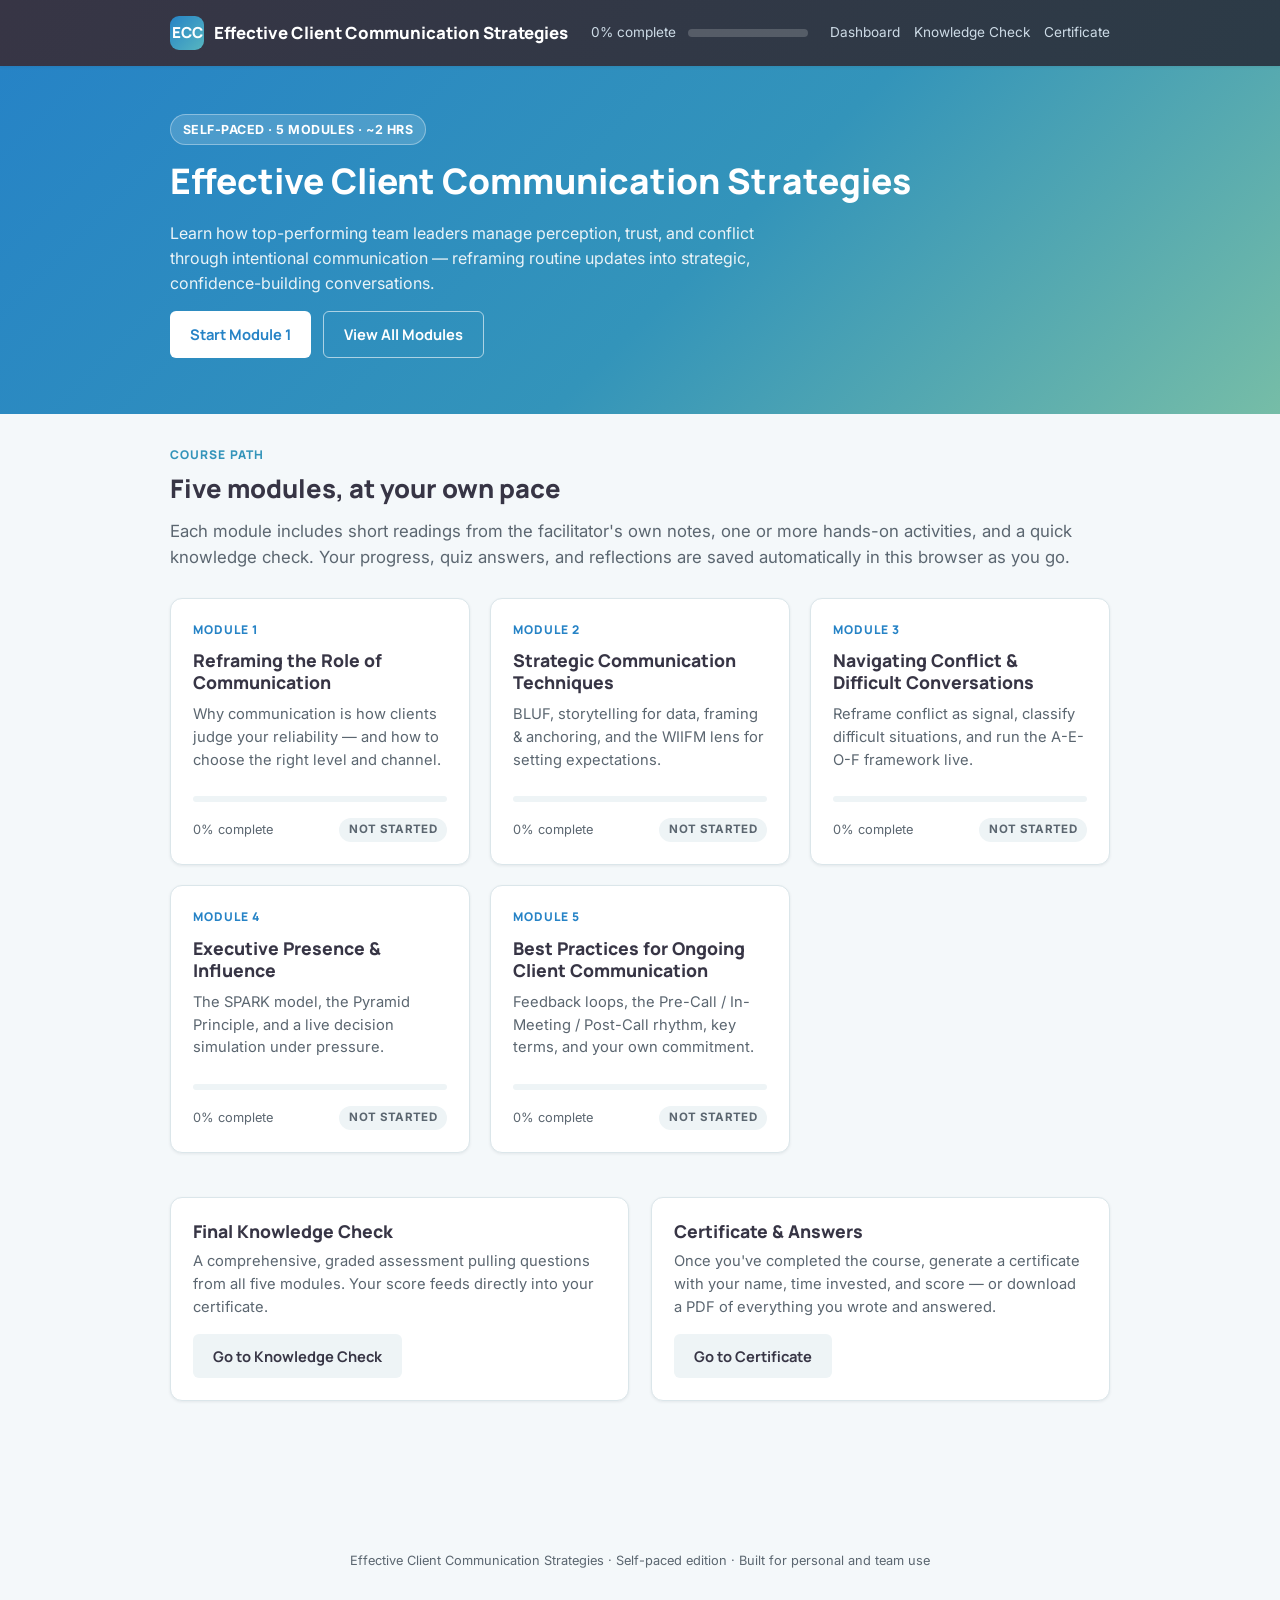
==== index.html @ 89bb152d "Initial build: Effective Client Communication Strategies self-paced course Static HTML/CSS/JS course" ====
<!doctype html>
<html lang="en">
<head>
<meta charset="utf-8">
<meta name="viewport" content="width=device-width, initial-scale=1">
<title>Effective Client Communication Strategies — Self-Paced Course</title>
<meta name="description" content="A self-paced e-learning course on effective client communication for team leaders and client-facing managers.">
<link rel="preconnect" href="https://fonts.googleapis.com">
<link rel="preconnect" href="https://fonts.gstatic.com" crossorigin>
<link href="https://fonts.googleapis.com/css2?family=Inter:wght@400;500;600;700&family=Manrope:wght@700;800&display=swap" rel="stylesheet">
<link rel="stylesheet" href="css/styles.css?v=2">
</head>
<body>
<header class="site-header" id="site-header"></header>

<section class="hero">
  <div class="container">
    <span class="hero-badge">Self-Paced · 5 Modules · ~2 hrs</span>
    <h1>Effective Client Communication Strategies</h1>
    <p>Learn how top-performing team leaders manage perception, trust, and conflict through intentional communication — reframing routine updates into strategic, confidence-building conversations.</p>
    <div class="btn-row">
      <a href="module-1.html" class="btn" style="background:#fff;color:var(--c-primary);">Start Module 1</a>
      <a href="#modules" class="btn ghost" style="border-color:rgba(255,255,255,.6);color:#fff;">View All Modules</a>
    </div>
  </div>
</section>

<main>
  <div class="container">

    <div class="section" id="modules">
      <span class="section-label">Course Path</span>
      <h2>Five modules, at your own pace</h2>
      <p class="lead" style="color:var(--text-muted);">Each module includes short readings from the facilitator's own notes, one or more hands-on activities, and a quick knowledge check. Your progress, quiz answers, and reflections are saved automatically in this browser as you go.</p>

      <div class="module-grid" id="module-grid"></div>
    </div>

    <div class="two-col section">
      <div class="card">
        <h3>Final Knowledge Check</h3>
        <p style="color:var(--text-muted);font-size:.92rem;">A comprehensive, graded assessment pulling questions from all five modules. Your score feeds directly into your certificate.</p>
        <a href="knowledge-check.html" class="btn secondary">Go to Knowledge Check</a>
      </div>
      <div class="card">
        <h3>Certificate & Answers</h3>
        <p style="color:var(--text-muted);font-size:.92rem;">Once you've completed the course, generate a certificate with your name, time invested, and score — or download a PDF of everything you wrote and answered.</p>
        <a href="certificate.html" class="btn secondary">Go to Certificate</a>
      </div>
    </div>

  </div>
</main>

<div class="footer-note">Effective Client Communication Strategies · Self-paced edition · Built for personal and team use</div>

<script src="js/course-config.js?v=2"></script>
<script src="js/storage.js?v=2"></script>
<script src="js/timer.js?v=2"></script>
<script src="js/nav.js?v=2"></script>
<script>
  (function(){
    var grid = document.getElementById("module-grid");
    window.COURSE.modules.forEach(function(mod){
      var pct = Storage.moduleProgressPct(mod.id);
      var statusLabel = pct >= 100 ? "done" : (pct > 0 ? "progress" : "locked");
      var statusText = pct >= 100 ? "Completed" : (pct > 0 ? "In Progress" : "Not Started");
      var a = document.createElement("a");
      a.href = mod.path;
      a.className = "card module-card";
      a.innerHTML =
        '<span class="m-num">Module ' + mod.num + '</span>' +
        '<h3>' + mod.title + '</h3>' +
        '<p class="m-desc">' + mod.desc + '</p>' +
        '<div class="mini-bar"><span style="width:' + pct + '%"></span></div>' +
        '<div class="m-meta"><span>' + pct + '% complete</span><span class="status-pill ' + statusLabel + '">' + statusText + '</span></div>';
      grid.appendChild(a);
    });
    NAV.init();
  })();
</script>
</body>
</html>
---- css/styles.css ----
/* ============================================================
   Effective Client Communication Strategies — design system
   Brand palette sampled from user-supplied swatch board.
   ============================================================ */

:root{
  /* --- brand palette --- */
  --c-white:      #ffffff;
  --c-black:      #000000;
  --c-charcoal:   #373545;
  --c-pale:       #cddbe6;
  --c-teal-blue:  #3394ba;
  --c-cyan:       #57b6c0;
  --c-sea-green:  #76bda7;
  --c-slate:      #7a8c8f;
  --c-dusty-teal: #84acb6;
  --c-primary:    #2683c6;

  /* --- semantic roles --- */
  --bg-page:      #f4f8fa;
  --bg-card:      var(--c-white);
  --bg-header:    var(--c-charcoal);
  --bg-subtle:    #eef4f6;
  --text-main:    #22262b;
  --text-muted:   #5b6670;
  --text-inverse: #ffffff;
  --border-soft:  #dbe6ea;

  --accent:       var(--c-primary);
  --accent-hover: #1f6ba0;
  --accent-teal:  var(--c-teal-blue);
  --accent-green: var(--c-sea-green);
  --success:      #2f8f5b;
  --success-bg:   #e5f5ec;
  --error:        #c1443a;
  --error-bg:     #fbebe9;
  --warn:         #b8862c;
  --warn-bg:      #fbf2e2;

  --radius-sm: 6px;
  --radius-md: 12px;
  --radius-lg: 20px;
  --shadow-sm: 0 1px 3px rgba(30,40,50,.08);
  --shadow-md: 0 6px 20px rgba(30,40,50,.10);
  --shadow-lg: 0 14px 40px rgba(30,40,50,.16);

  --font-head: "Manrope", "Segoe UI", system-ui, -apple-system, sans-serif;
  --font-body: "Inter", "Segoe UI", system-ui, -apple-system, sans-serif;

  --maxw: 980px;
}

*,*::before,*::after{ box-sizing:border-box; }
html{ scroll-behavior:smooth; }
body{
  margin:0;
  font-family:var(--font-body);
  color:var(--text-main);
  background:var(--bg-page);
  line-height:1.55;
  -webkit-font-smoothing:antialiased;
}
h1,h2,h3,h4{
  font-family:var(--font-head);
  color:var(--c-charcoal);
  line-height:1.25;
  margin:0 0 .5em;
  font-weight:800;
}
h1{ font-size:clamp(1.6rem,3vw,2.2rem); }
h2{ font-size:clamp(1.25rem,2.4vw,1.6rem); }
h3{ font-size:1.1rem; }
p{ margin:0 0 1em; }
a{ color:var(--accent); }
img{ max-width:100%; }
button{ font-family:inherit; }

.container{ max-width:var(--maxw); margin:0 auto; padding:0 20px; }

/* ---------------- header / nav ---------------- */
.site-header{
  background:linear-gradient(120deg,var(--c-charcoal) 0%,#2c3b47 100%);
  color:var(--text-inverse);
  padding:16px 0;
  position:sticky; top:0; z-index:40;
  box-shadow:var(--shadow-sm);
}
.site-header .container{ display:flex; align-items:center; justify-content:space-between; gap:16px; flex-wrap:wrap; }
.brand{ display:flex; align-items:center; gap:10px; font-family:var(--font-head); font-weight:800; font-size:1.05rem; color:var(--text-inverse); text-decoration:none; }
.brand-mark{
  width:34px; height:34px; border-radius:9px;
  background:linear-gradient(135deg,var(--c-primary),var(--c-cyan));
  display:flex; align-items:center; justify-content:center;
  font-weight:800; color:#fff; font-size:.95rem; flex:none;
}
.header-progress{ display:flex; align-items:center; gap:12px; font-size:.85rem; color:var(--c-pale); }
.header-progress .bar{ width:120px; height:8px; border-radius:5px; background:rgba(255,255,255,.18); overflow:hidden; }
.header-progress .bar > span{ display:block; height:100%; background:linear-gradient(90deg,var(--c-cyan),var(--c-primary)); border-radius:5px; transition:width .4s ease; }
.header-links{ display:flex; gap:14px; font-size:.85rem; }
.header-links a{ color:var(--c-pale); text-decoration:none; }
.header-links a:hover{ color:#fff; }

/* ---------------- hero ---------------- */
.hero{
  background:linear-gradient(135deg,var(--c-primary) 0%, var(--c-teal-blue) 55%, var(--c-sea-green) 100%);
  color:#fff;
  padding:48px 0 56px;
}
.hero h1{ color:#fff; }
.hero p{ color:#eaf3f7; max-width:640px; }
.hero-badge{
  display:inline-block; background:rgba(255,255,255,.16); border:1px solid rgba(255,255,255,.35);
  padding:5px 12px; border-radius:99px; font-size:.78rem; letter-spacing:.04em; text-transform:uppercase;
  margin-bottom:14px; font-weight:700;
}

/* ---------------- module grid / cards ---------------- */
.module-grid{ display:grid; grid-template-columns:repeat(auto-fit,minmax(260px,1fr)); gap:20px; margin:28px 0; }
.card{
  background:var(--bg-card); border-radius:var(--radius-md); box-shadow:var(--shadow-sm);
  border:1px solid var(--border-soft); padding:22px; transition:box-shadow .2s ease, transform .2s ease;
}
.module-card{ display:flex; flex-direction:column; gap:10px; text-decoration:none; color:inherit; position:relative; overflow:hidden; }
.module-card:hover{ box-shadow:var(--shadow-md); transform:translateY(-2px); }
.module-card .m-num{
  font-family:var(--font-head); font-weight:800; font-size:.75rem; letter-spacing:.08em; text-transform:uppercase;
  color:var(--accent);
}
.module-card h3{ margin:0; }
.module-card .m-desc{ color:var(--text-muted); font-size:.92rem; flex:1; }
.module-card .m-meta{ display:flex; align-items:center; justify-content:space-between; font-size:.8rem; color:var(--text-muted); margin-top:6px; }
.status-pill{ font-size:.72rem; font-weight:700; padding:3px 10px; border-radius:99px; text-transform:uppercase; letter-spacing:.03em; }
.status-pill.locked{ background:var(--bg-subtle); color:var(--text-muted); }
.status-pill.progress{ background:var(--warn-bg); color:var(--warn); }
.status-pill.done{ background:var(--success-bg); color:var(--success); }
.mini-bar{ height:6px; background:var(--bg-subtle); border-radius:4px; overflow:hidden; }
.mini-bar > span{ display:block; height:100%; background:var(--accent); }

/* ---------------- main content layout ---------------- */
main{ padding:32px 0 80px; }
.section{ margin-bottom:44px; }
.section-label{
  font-family:var(--font-head); font-weight:800; font-size:.75rem; letter-spacing:.09em; text-transform:uppercase;
  color:var(--accent-teal); margin-bottom:8px; display:block;
}
.lead{ font-size:1.05rem; color:var(--text-main); }
.callout{
  border-left:4px solid var(--accent); background:var(--bg-subtle); border-radius:0 var(--radius-sm) var(--radius-sm) 0;
  padding:14px 18px; margin:18px 0;
}
.callout.quote{ font-style:italic; color:var(--c-charcoal); font-family:var(--font-head); font-weight:600; border-left-color:var(--accent-green); }
.callout.coach{ border-left-color:var(--c-sea-green); background:var(--success-bg); }
.callout.coach h4{ margin:0 0 6px; color:var(--success); font-size:.95rem; text-transform:uppercase; letter-spacing:.03em; }

.two-col{ display:grid; grid-template-columns:1fr 1fr; gap:22px; }
@media (max-width:640px){ .two-col{ grid-template-columns:1fr; } }

table.data-table{ width:100%; border-collapse:collapse; margin:14px 0; font-size:.92rem; overflow-x:auto; display:block; }
table.data-table thead{ display:table; width:100%; table-layout:fixed; }
table.data-table tbody{ display:table; width:100%; table-layout:fixed; }
table.data-table th,table.data-table td{ border:1px solid var(--border-soft); padding:10px 12px; text-align:left; vertical-align:top; }
table.data-table th{ background:var(--bg-subtle); font-family:var(--font-head); font-size:.78rem; text-transform:uppercase; letter-spacing:.03em; color:var(--c-charcoal); }
.table-scroll{ overflow-x:auto; -webkit-overflow-scrolling:touch; border-radius:var(--radius-sm); }

/* ---------------- buttons ---------------- */
.btn{
  display:inline-flex; align-items:center; gap:8px; justify-content:center;
  font-family:var(--font-head); font-weight:700; font-size:.92rem;
  padding:11px 20px; border-radius:var(--radius-sm); border:none; cursor:pointer;
  background:var(--accent); color:#fff; text-decoration:none; transition:background .15s ease, transform .1s ease;
}
.btn:hover{ background:var(--accent-hover); }
.btn:active{ transform:scale(.98); }
.btn.secondary{ background:var(--bg-subtle); color:var(--c-charcoal); }
.btn.secondary:hover{ background:var(--border-soft); }
.btn.ghost{ background:transparent; color:var(--accent); border:1px solid var(--border-soft); }
.btn.small{ padding:7px 14px; font-size:.82rem; }
.btn:disabled{ opacity:.45; cursor:not-allowed; }
.btn-row{ display:flex; gap:12px; flex-wrap:wrap; margin-top:16px; }

/* ---------------- activity shell ---------------- */
.activity{
  background:var(--bg-card); border:1px solid var(--border-soft); border-radius:var(--radius-lg);
  padding:24px; margin:20px 0; box-shadow:var(--shadow-sm);
}
.activity-head{ display:flex; align-items:flex-start; justify-content:space-between; gap:12px; margin-bottom:14px; flex-wrap:wrap; }
.activity-type{
  font-family:var(--font-head); font-size:.7rem; font-weight:800; text-transform:uppercase; letter-spacing:.07em;
  color:#fff; background:var(--accent-teal); padding:4px 10px; border-radius:99px; white-space:nowrap;
}
.activity-status{ font-size:.8rem; color:var(--text-muted); }
.activity-instructions{ color:var(--text-muted); font-size:.92rem; margin-bottom:16px; }

/* ---- flip cards ---- */
.flip-grid{ display:grid; grid-template-columns:repeat(auto-fit,minmax(200px,1fr)); gap:16px; }
.flip-card{ perspective:1200px; height:170px; cursor:pointer; }
.flip-card-inner{ position:relative; width:100%; height:100%; transition:transform .5s cubic-bezier(.2,.9,.3,1); transform-style:preserve-3d; }
.flip-card.flipped .flip-card-inner{ transform:rotateY(180deg); }
.flip-face{ position:absolute; inset:0; backface-visibility:hidden; border-radius:var(--radius-md); padding:16px; display:flex; flex-direction:column; justify-content:center; }
.flip-front{ background:linear-gradient(150deg,var(--c-teal-blue),var(--c-primary)); color:#fff; align-items:center; text-align:center; }
.flip-front .flip-label{ font-family:var(--font-head); font-weight:800; font-size:1.05rem; }
.flip-front .flip-hint{ font-size:.72rem; opacity:.8; margin-top:8px; text-transform:uppercase; letter-spacing:.05em; }
.flip-back{ background:var(--bg-subtle); color:var(--text-main); transform:rotateY(180deg); font-size:.88rem; overflow-y:auto; border:1px solid var(--border-soft); }
.flip-back strong{ color:var(--c-charcoal); }
.flip-card.seen .flip-front::after{ content:"✓ viewed"; position:absolute; bottom:10px; right:12px; font-size:.65rem; background:rgba(255,255,255,.25); padding:2px 7px; border-radius:99px; }
.flip-card.seen .flip-front{ position:relative; }

/* ---- matching (tap-to-pair; no connector lines, mobile-safe) ---- */
.match-wrap{ display:grid; grid-template-columns:1fr 1fr; gap:22px; }
@media (max-width:600px){ .match-wrap{ grid-template-columns:1fr; } }
.match-col h4{ font-family:var(--font-head); font-size:.78rem; text-transform:uppercase; letter-spacing:.04em; color:var(--text-muted); margin-bottom:10px; }
.match-item{
  display:flex; align-items:center; gap:10px; background:var(--bg-subtle); border:2px solid transparent; border-radius:var(--radius-sm);
  padding:12px 14px; margin-bottom:10px; cursor:pointer; font-size:.9rem; transition:all .15s ease;
}
.match-item:hover{ border-color:var(--border-soft); }
.match-item.selected{ border-color:var(--accent); background:#eaf3fb; }
.match-item.matched{ background:var(--success-bg); border-color:var(--success); cursor:default; opacity:.9; }
.match-item.wrong-flash{ animation:shake .35s; border-color:var(--error); background:var(--error-bg); }
.match-badge{ flex:none; width:22px; height:22px; border-radius:50%; background:var(--c-charcoal); color:#fff; font-size:.7rem; font-weight:800; display:flex; align-items:center; justify-content:center; }
.match-item.matched .match-badge{ background:var(--success); }
@keyframes shake{ 0%,100%{transform:translateX(0)} 25%{transform:translateX(-4px)} 75%{transform:translateX(4px)} }

/* ---- drag & drop bucket sort (pointer + tap based) ---- */
.sort-pool{ display:flex; flex-wrap:wrap; gap:10px; margin-bottom:20px; min-height:44px; padding:12px; background:var(--bg-subtle); border-radius:var(--radius-sm); border:1px dashed var(--border-soft); }
.sort-chip{
  background:#fff; border:1.5px solid var(--border-soft); border-radius:var(--radius-sm); padding:9px 13px; font-size:.85rem;
  cursor:grab; user-select:none; box-shadow:var(--shadow-sm); touch-action:none; transition:box-shadow .15s ease, opacity .15s ease;
}
.sort-chip.dragging{ opacity:.5; }
.sort-chip.selected{ outline:2px solid var(--accent); }
.sort-chip.wrong-flash{ animation:shake .35s; border-color:var(--error); background:var(--error-bg); }
.bucket-row{ display:grid; grid-template-columns:repeat(auto-fit,minmax(200px,1fr)); gap:16px; }
.bucket{
  background:var(--bg-card); border:2px dashed var(--border-soft); border-radius:var(--radius-md); padding:14px; min-height:120px;
  transition:border-color .15s ease, background .15s ease;
}
.bucket.drag-over{ border-color:var(--accent); background:#eaf3fb; }
.bucket h4{ font-family:var(--font-head); font-size:.85rem; margin-bottom:10px; color:var(--c-charcoal); display:flex; align-items:center; justify-content:space-between; }
.bucket .count{ font-size:.7rem; background:var(--bg-subtle); padding:2px 8px; border-radius:99px; color:var(--text-muted); font-weight:600; }
.bucket-items{ display:flex; flex-direction:column; gap:8px; min-height:20px; }
.bucket-items .sort-chip{ cursor:pointer; }
.sort-chip.correct{ border-color:var(--success); background:var(--success-bg); }
.sort-chip.incorrect{ border-color:var(--error); background:var(--error-bg); }
.sort-hint{ font-size:.78rem; color:var(--text-muted); margin-bottom:10px; }

/* ---- sequence ---- */
.seq-list{ display:flex; flex-direction:column; gap:10px; }
.seq-item{
  display:flex; align-items:center; gap:12px; background:var(--bg-subtle); border:1.5px solid var(--border-soft);
  border-radius:var(--radius-sm); padding:12px 14px;
}
.seq-num{ flex:none; width:26px; height:26px; border-radius:50%; background:var(--c-charcoal); color:#fff; font-weight:800; font-size:.8rem; display:flex; align-items:center; justify-content:center; }
.seq-text{ flex:1; font-size:.9rem; }
.seq-controls{ display:flex; gap:4px; flex:none; }
.seq-controls button{ width:30px; height:30px; border-radius:6px; border:1px solid var(--border-soft); background:#fff; cursor:pointer; font-size:.85rem; }
.seq-controls button:disabled{ opacity:.3; cursor:not-allowed; }
.seq-item.correct{ border-color:var(--success); background:var(--success-bg); }
.seq-item.incorrect{ border-color:var(--error); background:var(--error-bg); }

/* ---- branching simulation ---- */
.sim-scenario{ background:var(--bg-subtle); border-radius:var(--radius-md); padding:16px 18px; margin-bottom:18px; font-size:.92rem; }
.sim-progress{ display:flex; gap:6px; margin-bottom:16px; }
.sim-progress span{ height:6px; flex:1; border-radius:4px; background:var(--border-soft); }
.sim-progress span.done{ background:var(--success); }
.sim-progress span.active{ background:var(--accent); }
.sim-prompt{ font-weight:700; font-family:var(--font-head); margin-bottom:14px; color:var(--c-charcoal); }
.sim-choices{ display:flex; flex-direction:column; gap:10px; }
.sim-choice{
  text-align:left; background:#fff; border:1.5px solid var(--border-soft); border-radius:var(--radius-sm);
  padding:13px 16px; cursor:pointer; font-size:.9rem; font-family:inherit; transition:all .15s ease;
}
.sim-choice:hover{ border-color:var(--accent); background:#f7fbfd; }
.sim-choice:disabled{ cursor:default; }
.sim-feedback{ margin-top:16px; padding:14px 16px; border-radius:var(--radius-sm); font-size:.9rem; }
.sim-feedback.correct{ background:var(--success-bg); border-left:4px solid var(--success); }
.sim-feedback.incorrect{ background:var(--error-bg); border-left:4px solid var(--error); }
.sim-complete{ text-align:center; padding:20px 0; }

/* ---- quiz ---- */
.quiz-q{ margin-bottom:26px; padding-bottom:22px; border-bottom:1px solid var(--border-soft); }
.quiz-q:last-child{ border-bottom:none; }
.quiz-q-text{ font-weight:700; font-family:var(--font-head); margin-bottom:12px; color:var(--c-charcoal); }
.quiz-opts{ display:flex; flex-direction:column; gap:8px; }
.quiz-opt{ display:flex; align-items:center; gap:10px; padding:10px 14px; border:1.5px solid var(--border-soft); border-radius:var(--radius-sm); cursor:pointer; font-size:.9rem; }
.quiz-opt:hover{ border-color:var(--accent); }
.quiz-opt input{ accent-color:var(--accent); }
.quiz-opt.correct{ border-color:var(--success); background:var(--success-bg); }
.quiz-opt.incorrect{ border-color:var(--error); background:var(--error-bg); }
.quiz-explain{ font-size:.85rem; color:var(--text-muted); margin-top:8px; padding-left:2px; }
.quiz-score-banner{ text-align:center; padding:26px; background:linear-gradient(135deg,var(--c-teal-blue),var(--c-primary)); color:#fff; border-radius:var(--radius-md); margin-bottom:20px; }
.quiz-score-banner .big{ font-family:var(--font-head); font-size:2.4rem; font-weight:800; }

/* ---- reflection textarea ---- */
.reflection textarea{
  width:100%; min-height:110px; border:1.5px solid var(--border-soft); border-radius:var(--radius-sm);
  padding:12px 14px; font-family:inherit; font-size:.92rem; resize:vertical;
}
.reflection textarea:focus{ outline:none; border-color:var(--accent); }
.save-indicator{ font-size:.78rem; color:var(--success); opacity:0; transition:opacity .3s ease; }
.save-indicator.show{ opacity:1; }

/* ---- module nav footer ---- */
.module-footer{ display:flex; justify-content:space-between; align-items:center; margin-top:40px; padding-top:24px; border-top:1px solid var(--border-soft); flex-wrap:wrap; gap:14px; }

/* ---- checklist / TOC ---- */
.toc{ display:flex; flex-wrap:wrap; gap:8px; margin:18px 0 30px; }
.toc a{ font-size:.8rem; padding:6px 12px; border-radius:99px; background:var(--bg-subtle); color:var(--c-charcoal); text-decoration:none; border:1px solid var(--border-soft); }
.toc a:hover{ background:var(--border-soft); }

/* ---- misc ---- */
.icon-badge{ width:44px; height:44px; border-radius:12px; display:flex; align-items:center; justify-content:center; background:var(--bg-subtle); flex:none; }
.icon-badge svg{ width:24px; height:24px; }
.chip-list{ display:flex; flex-wrap:wrap; gap:8px; margin:10px 0; }
.chip{ background:var(--bg-subtle); border-radius:99px; padding:5px 12px; font-size:.8rem; color:var(--c-charcoal); }
.footer-note{ text-align:center; color:var(--text-muted); font-size:.8rem; padding:26px 0 40px; }
.opt-out{ display:flex; align-items:center; gap:8px; font-size:.85rem; color:var(--text-muted); margin-top:10px; }

@media (max-width:640px){
  .activity{ padding:16px; }
  .bucket-row{ grid-template-columns:1fr; }
  .hero{ padding:34px 0 40px; }
}
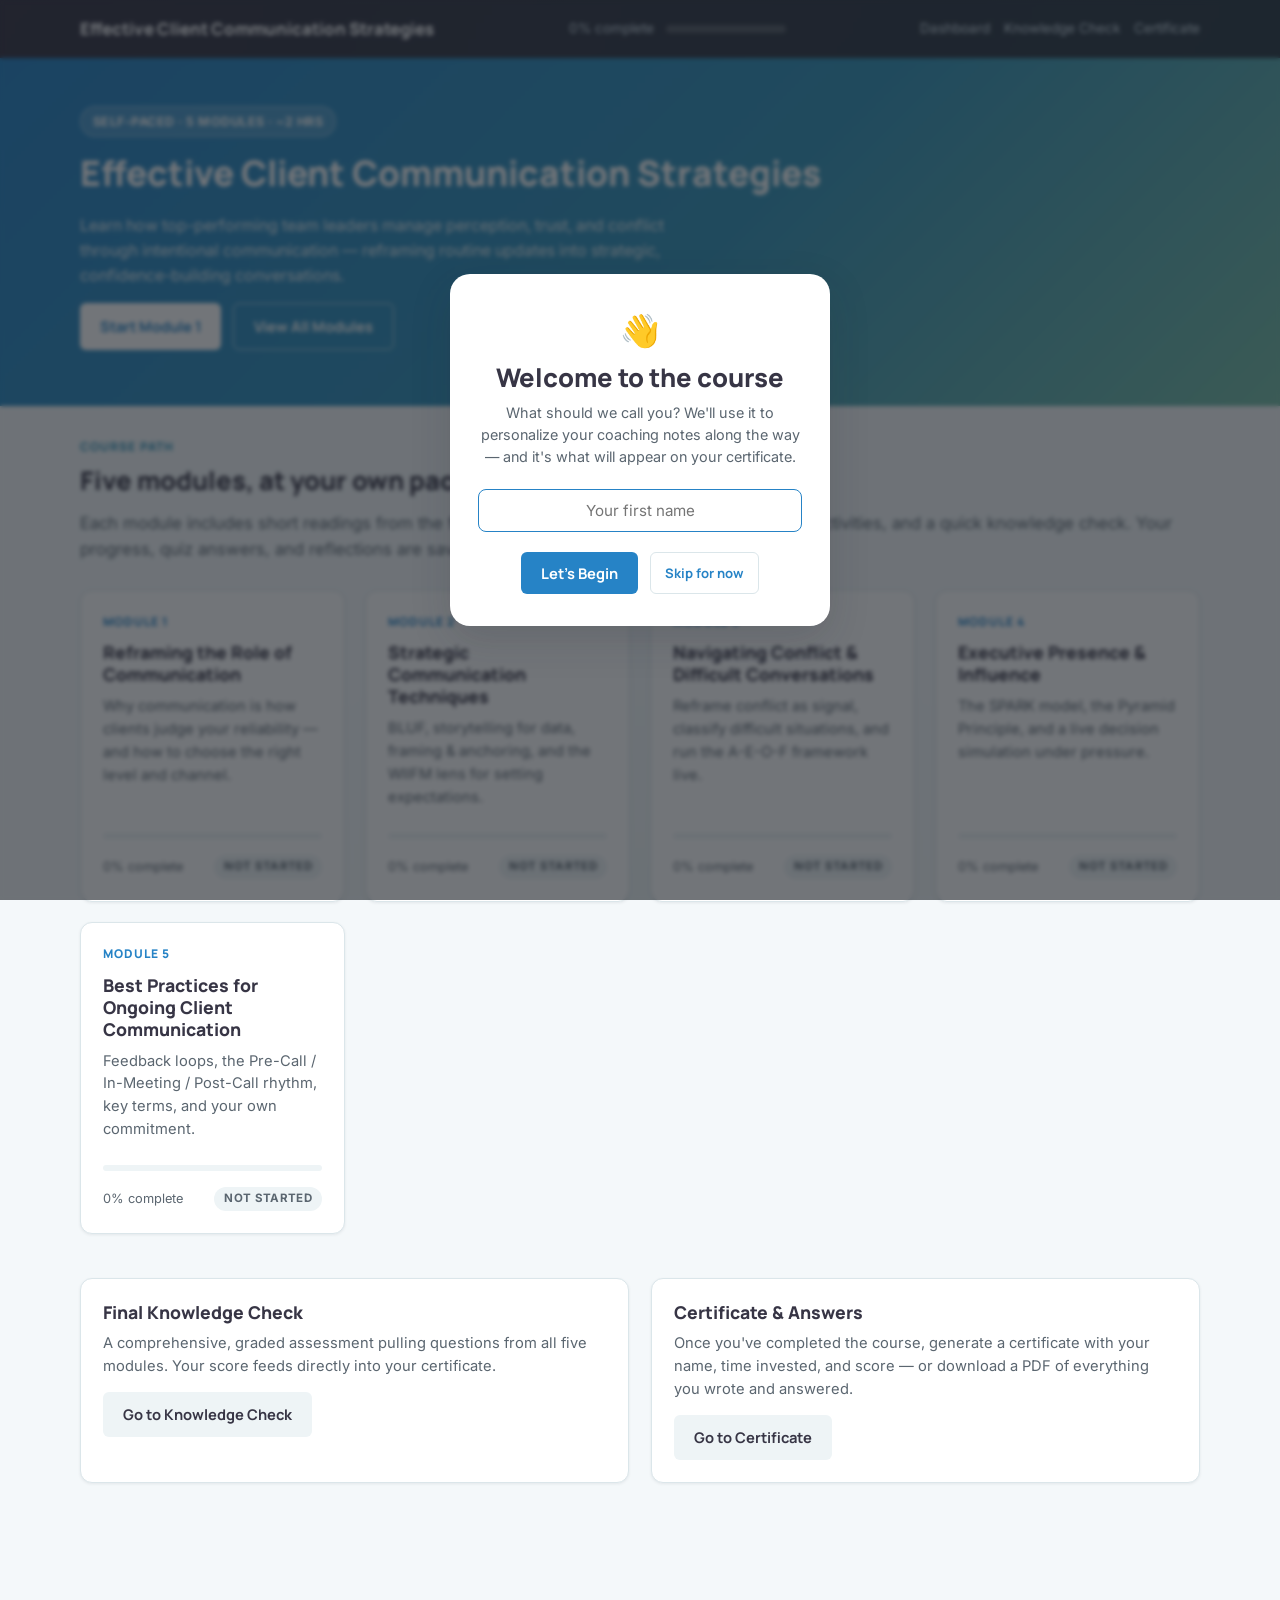
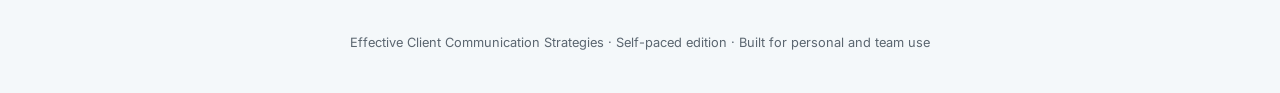
==== commit 681ede74: "Design/UX fixes, learner personalization, and Module 4 video gating - Fix flip-card long-text clippi" ====
--- a/index.html
+++ b/index.html
@@ -8,7 +8,7 @@
 <link rel="preconnect" href="https://fonts.googleapis.com">
 <link rel="preconnect" href="https://fonts.gstatic.com" crossorigin>
 <link href="https://fonts.googleapis.com/css2?family=Inter:wght@400;500;600;700&family=Manrope:wght@700;800&display=swap" rel="stylesheet">
-<link rel="stylesheet" href="css/styles.css?v=2">
+<link rel="stylesheet" href="css/styles.css?v=5">
 </head>
 <body>
 <header class="site-header" id="site-header"></header>
@@ -17,6 +17,7 @@
   <div class="container">
     <span class="hero-badge">Self-Paced · 5 Modules · ~2 hrs</span>
     <h1>Effective Client Communication Strategies</h1>
+    <p id="hero-welcome" style="display:none;"></p>
     <p>Learn how top-performing team leaders manage perception, trust, and conflict through intentional communication — reframing routine updates into strategic, confidence-building conversations.</p>
     <div class="btn-row">
       <a href="module-1.html" class="btn" style="background:#fff;color:var(--c-primary);">Start Module 1</a>
@@ -54,10 +55,11 @@
 
 <div class="footer-note">Effective Client Communication Strategies · Self-paced edition · Built for personal and team use</div>
 
-<script src="js/course-config.js?v=2"></script>
-<script src="js/storage.js?v=2"></script>
-<script src="js/timer.js?v=2"></script>
-<script src="js/nav.js?v=2"></script>
+<script src="js/course-config.js?v=5"></script>
+<script src="js/storage.js?v=5"></script>
+<script src="js/timer.js?v=5"></script>
+<script src="js/personalize.js?v=5"></script>
+<script src="js/nav.js?v=5"></script>
 <script>
   (function(){
     var grid = document.getElementById("module-grid");
@@ -77,6 +79,23 @@
       grid.appendChild(a);
     });
     NAV.init();
+
+    var welcome = document.getElementById("hero-welcome");
+    function refreshWelcome(){
+      var firstName = Personalize.firstName();
+      if (firstName){
+        var pct = Storage.courseProgressPct();
+        welcome.textContent = pct > 0
+          ? "Welcome back, " + firstName + " — pick up right where you left off."
+          : "Welcome, " + firstName + " — glad to have you here.";
+        welcome.style.display = "block";
+      } else {
+        welcome.style.display = "none";
+      }
+    }
+    refreshWelcome();
+    // the name gate (nav.js) can save a name after this script already ran once
+    document.addEventListener("ecc:name-set", refreshWelcome);
   })();
 </script>
 </body>
--- a/css/styles.css
+++ b/css/styles.css
@@ -47,7 +47,7 @@
   --font-head: "Manrope", "Segoe UI", system-ui, -apple-system, sans-serif;
   --font-body: "Inter", "Segoe UI", system-ui, -apple-system, sans-serif;
 
-  --maxw: 980px;
+  --maxw: 1160px;
 }
 
 *,*::before,*::after{ box-sizing:border-box; }
@@ -56,9 +56,19 @@
   margin:0;
   font-family:var(--font-body);
   color:var(--text-main);
-  background:var(--bg-page);
   line-height:1.55;
   -webkit-font-smoothing:antialiased;
+  /* Full-bleed wash so wide/maximized viewports read as a deliberate canvas
+     rather than empty leftover space on either side of the content column. */
+  background:
+    radial-gradient(1100px 620px at 12% -8%, rgba(38,131,198,.07), transparent 60%),
+    radial-gradient(900px 520px at 100% 4%, rgba(87,182,192,.06), transparent 55%),
+    radial-gradient(700px 500px at 50% 100%, rgba(118,189,167,.05), transparent 60%),
+    var(--bg-page);
+  background-attachment:fixed;
+}
+@media (max-width:900px){
+  body{ background-attachment:scroll; } /* fixed backgrounds can jank on mobile scroll */
 }
 h1,h2,h3,h4{
   font-family:var(--font-head);
@@ -87,18 +97,30 @@
 }
 .site-header .container{ display:flex; align-items:center; justify-content:space-between; gap:16px; flex-wrap:wrap; }
 .brand{ display:flex; align-items:center; gap:10px; font-family:var(--font-head); font-weight:800; font-size:1.05rem; color:var(--text-inverse); text-decoration:none; }
-.brand-mark{
-  width:34px; height:34px; border-radius:9px;
-  background:linear-gradient(135deg,var(--c-primary),var(--c-cyan));
-  display:flex; align-items:center; justify-content:center;
-  font-weight:800; color:#fff; font-size:.95rem; flex:none;
-}
 .header-progress{ display:flex; align-items:center; gap:12px; font-size:.85rem; color:var(--c-pale); }
 .header-progress .bar{ width:120px; height:8px; border-radius:5px; background:rgba(255,255,255,.18); overflow:hidden; }
 .header-progress .bar > span{ display:block; height:100%; background:linear-gradient(90deg,var(--c-cyan),var(--c-primary)); border-radius:5px; transition:width .4s ease; }
 .header-links{ display:flex; gap:14px; font-size:.85rem; }
 .header-links a{ color:var(--c-pale); text-decoration:none; }
 .header-links a:hover{ color:#fff; }
+
+/* ---------------- name gate ---------------- */
+.name-gate-overlay{
+  position:fixed; inset:0; background:rgba(20,26,32,.6); backdrop-filter:blur(2px);
+  display:flex; align-items:center; justify-content:center; z-index:500; padding:20px;
+}
+.name-gate-card{
+  background:#fff; border-radius:var(--radius-lg); box-shadow:var(--shadow-lg);
+  padding:32px 28px; max-width:380px; width:100%; text-align:center;
+}
+.name-gate-badge{ font-size:2rem; margin-bottom:6px; }
+.name-gate-card h2{ margin-bottom:8px; }
+.name-gate-card p{ color:var(--text-muted); font-size:.9rem; }
+.name-gate-card input{
+  width:100%; padding:11px 14px; margin:6px 0 4px; border:1.5px solid var(--border-soft);
+  border-radius:8px; font-size:.95rem; font-family:inherit; text-align:center;
+}
+.name-gate-card input:focus{ outline:none; border-color:var(--accent); }
 
 /* ---------------- hero ---------------- */
 .hero{
@@ -193,15 +215,31 @@
 
 /* ---- flip cards ---- */
 .flip-grid{ display:grid; grid-template-columns:repeat(auto-fit,minmax(200px,1fr)); gap:16px; }
-.flip-card{ perspective:1200px; height:170px; cursor:pointer; }
+.flip-card{ perspective:1200px; height:210px; cursor:pointer; }
 .flip-card-inner{ position:relative; width:100%; height:100%; transition:transform .5s cubic-bezier(.2,.9,.3,1); transform-style:preserve-3d; }
 .flip-card.flipped .flip-card-inner{ transform:rotateY(180deg); }
 .flip-face{ position:absolute; inset:0; backface-visibility:hidden; border-radius:var(--radius-md); padding:16px; display:flex; flex-direction:column; justify-content:center; }
 .flip-front{ background:linear-gradient(150deg,var(--c-teal-blue),var(--c-primary)); color:#fff; align-items:center; text-align:center; }
 .flip-front .flip-label{ font-family:var(--font-head); font-weight:800; font-size:1.05rem; }
 .flip-front .flip-hint{ font-size:.72rem; opacity:.8; margin-top:8px; text-transform:uppercase; letter-spacing:.05em; }
-.flip-back{ background:var(--bg-subtle); color:var(--text-main); transform:rotateY(180deg); font-size:.88rem; overflow-y:auto; border:1px solid var(--border-soft); }
+/* The back face intentionally does NOT inherit .flip-face's centered-flex
+   layout: a flex column with justify-content:center clips overflowing
+   content at the TOP with no way to scroll back up to it (and can stop the
+   scroll container from engaging at all in some browsers). Block layout,
+   top-aligned, with its own contained scroll region fixes both the
+   "top of long text is cut off" and "mouse wheel scrolls the whole page
+   instead of the card" issues. */
+.flip-back{
+  display:block; justify-content:flex-start;
+  background:var(--bg-subtle); color:var(--text-main); transform:rotateY(180deg);
+  font-size:.88rem; line-height:1.5; text-align:left;
+  overflow-y:auto; overscroll-behavior:contain;
+  border:1px solid var(--border-soft);
+}
 .flip-back strong{ color:var(--c-charcoal); }
+.flip-back::-webkit-scrollbar{ width:7px; }
+.flip-back::-webkit-scrollbar-thumb{ background:var(--c-dusty-teal); border-radius:99px; }
+.flip-back::-webkit-scrollbar-track{ background:transparent; }
 .flip-card.seen .flip-front::after{ content:"✓ viewed"; position:absolute; bottom:10px; right:12px; font-size:.65rem; background:rgba(255,255,255,.25); padding:2px 7px; border-radius:99px; }
 .flip-card.seen .flip-front{ position:relative; }
 
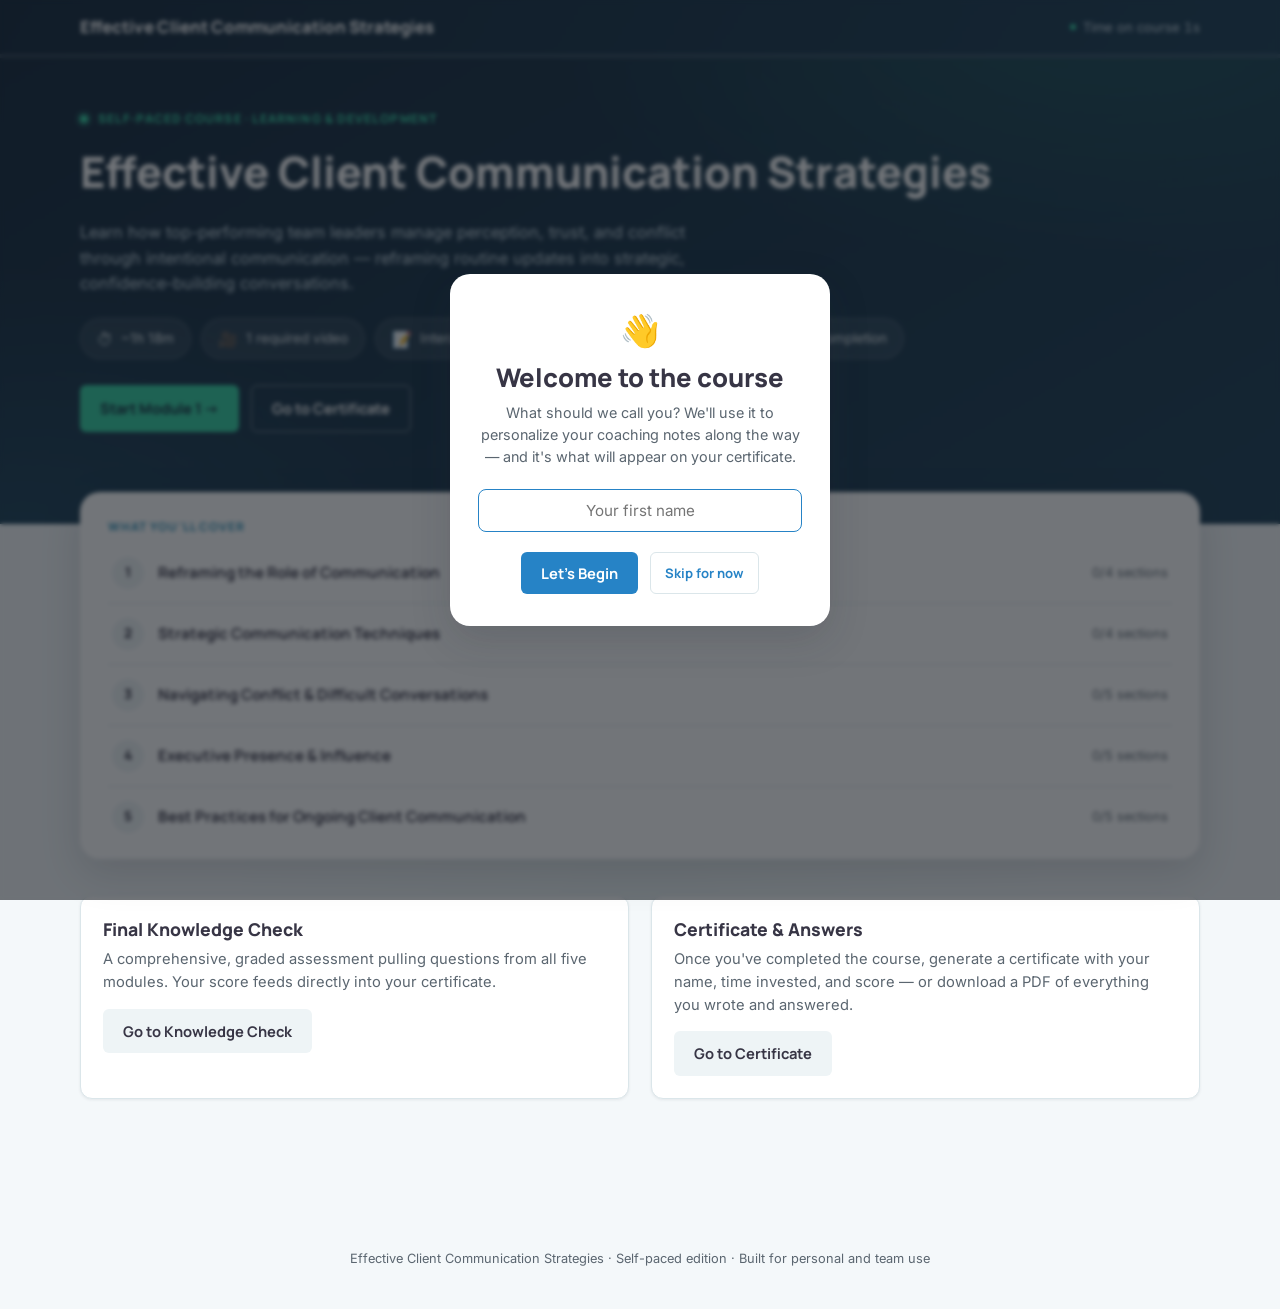
==== commit 32c75393: "Redesign: dark-navy/teal chrome with persistent progress sidebar Reworks the visual language across " ====
--- a/index.html
+++ b/index.html
@@ -8,43 +8,38 @@
 <link rel="preconnect" href="https://fonts.googleapis.com">
 <link rel="preconnect" href="https://fonts.gstatic.com" crossorigin>
 <link href="https://fonts.googleapis.com/css2?family=Inter:wght@400;500;600;700&family=Manrope:wght@700;800&display=swap" rel="stylesheet">
-<link rel="stylesheet" href="css/styles.css?v=5">
+<link rel="stylesheet" href="css/styles.css?v=6">
 </head>
 <body>
 <header class="site-header" id="site-header"></header>
 
 <section class="hero">
   <div class="container">
-    <span class="hero-badge">Self-Paced · 5 Modules · ~2 hrs</span>
+    <span class="hero-eyebrow">Self-Paced Course · Learning &amp; Development</span>
     <h1>Effective Client Communication Strategies</h1>
     <p id="hero-welcome" style="display:none;"></p>
     <p>Learn how top-performing team leaders manage perception, trust, and conflict through intentional communication — reframing routine updates into strategic, confidence-building conversations.</p>
-    <div class="btn-row">
-      <a href="module-1.html" class="btn" style="background:#fff;color:var(--c-primary);">Start Module 1</a>
-      <a href="#modules" class="btn ghost" style="border-color:rgba(255,255,255,.6);color:#fff;">View All Modules</a>
-    </div>
+    <div class="hero-chip-row" id="hero-chip-row"></div>
+    <div class="btn-row" id="hero-cta-row"></div>
   </div>
 </section>
 
 <main>
   <div class="container">
 
-    <div class="section" id="modules">
-      <span class="section-label">Course Path</span>
-      <h2>Five modules, at your own pace</h2>
-      <p class="lead" style="color:var(--text-muted);">Each module includes short readings from the facilitator's own notes, one or more hands-on activities, and a quick knowledge check. Your progress, quiz answers, and reflections are saved automatically in this browser as you go.</p>
-
-      <div class="module-grid" id="module-grid"></div>
+    <div class="hero-cover-card" id="modules">
+      <span class="cover-label">What You'll Cover</span>
+      <div id="cover-rows"></div>
     </div>
 
-    <div class="two-col section">
+    <div class="two-col section" style="margin-top:36px;">
       <div class="card">
         <h3>Final Knowledge Check</h3>
         <p style="color:var(--text-muted);font-size:.92rem;">A comprehensive, graded assessment pulling questions from all five modules. Your score feeds directly into your certificate.</p>
         <a href="knowledge-check.html" class="btn secondary">Go to Knowledge Check</a>
       </div>
       <div class="card">
-        <h3>Certificate & Answers</h3>
+        <h3>Certificate &amp; Answers</h3>
         <p style="color:var(--text-muted);font-size:.92rem;">Once you've completed the course, generate a certificate with your name, time invested, and score — or download a PDF of everything you wrote and answered.</p>
         <a href="certificate.html" class="btn secondary">Go to Certificate</a>
       </div>
@@ -55,30 +50,56 @@
 
 <div class="footer-note">Effective Client Communication Strategies · Self-paced edition · Built for personal and team use</div>
 
-<script src="js/course-config.js?v=5"></script>
-<script src="js/storage.js?v=5"></script>
-<script src="js/timer.js?v=5"></script>
-<script src="js/personalize.js?v=5"></script>
-<script src="js/nav.js?v=5"></script>
+<script src="js/course-config.js?v=6"></script>
+<script src="js/storage.js?v=6"></script>
+<script src="js/timer.js?v=6"></script>
+<script src="js/personalize.js?v=6"></script>
+<script src="js/nav.js?v=6"></script>
 <script>
   (function(){
-    var grid = document.getElementById("module-grid");
+    // ---- hero chip row: real course scope, not placeholder numbers ----
+    var chipRow = document.getElementById("hero-chip-row");
+    chipRow.innerHTML =
+      '<span class="hero-chip"><span class="ico">⏱</span>' + window.COURSE.formatMinutes(window.COURSE.totalMinutes) + '</span>' +
+      '<span class="hero-chip"><span class="ico">🎥</span>' + window.COURSE.requiredVideoCount + ' required video' + (window.COURSE.requiredVideoCount === 1 ? '' : 's') + '</span>' +
+      '<span class="hero-chip"><span class="ico">📝</span>Interactive activities in every module</span>' +
+      '<span class="hero-chip"><span class="ico">🏆</span>Certificate on completion</span>';
+
+    // ---- "what you'll cover" cover card: numbered / checkmarked rows ----
+    var coverRows = document.getElementById("cover-rows");
     window.COURSE.modules.forEach(function(mod){
-      var pct = Storage.moduleProgressPct(mod.id);
-      var statusLabel = pct >= 100 ? "done" : (pct > 0 ? "progress" : "locked");
-      var statusText = pct >= 100 ? "Completed" : (pct > 0 ? "In Progress" : "Not Started");
+      var p = Storage.moduleSectionsProgress(mod.id);
+      var done = p.total > 0 && p.done >= p.total;
       var a = document.createElement("a");
       a.href = mod.path;
-      a.className = "card module-card";
+      a.className = "cover-row" + (done ? " done" : "");
       a.innerHTML =
-        '<span class="m-num">Module ' + mod.num + '</span>' +
-        '<h3>' + mod.title + '</h3>' +
-        '<p class="m-desc">' + mod.desc + '</p>' +
-        '<div class="mini-bar"><span style="width:' + pct + '%"></span></div>' +
-        '<div class="m-meta"><span>' + pct + '% complete</span><span class="status-pill ' + statusLabel + '">' + statusText + '</span></div>';
-      grid.appendChild(a);
+        '<span class="badge">' + (done ? "✓" : mod.num) + '</span>' +
+        '<span class="cr-title">' + mod.title + '</span>' +
+        '<span class="cr-status">' + p.done + '/' + p.total + ' sections</span>';
+      coverRows.appendChild(a);
     });
+
+    // ---- hero CTAs: resume at the first incomplete module, or the
+    // knowledge check once every module is done ----
+    var ctaRow = document.getElementById("hero-cta-row");
+    function refreshCtas(){
+      var started = Storage.courseProgressPct() > 0;
+      var target = window.COURSE.knowledgeCheckPath;
+      var label = "Start Module 1 →";
+      for (var i=0;i<window.COURSE.modules.length;i++){
+        var m = window.COURSE.modules[i];
+        if (!Storage.isModuleComplete(m.id)){ target = m.path; break; }
+      }
+      if (started) label = "Resume Course →";
+      ctaRow.innerHTML =
+        '<a href="' + target + '" class="btn primary-bright">' + label + '</a>' +
+        '<a href="certificate.html" class="btn outline-light">Go to Certificate</a>';
+    }
+    refreshCtas();
+
     NAV.init();
+    setInterval(refreshCtas, 3000);
 
     var welcome = document.getElementById("hero-welcome");
     function refreshWelcome(){
--- a/css/styles.css
+++ b/css/styles.css
@@ -36,6 +36,14 @@
   --error-bg:     #fbebe9;
   --warn:         #b8862c;
   --warn-bg:      #fbf2e2;
+
+  /* Deep-navy shell (header, hero, sidebar badges) blended from the existing
+     charcoal/primary/teal-blue swatches — no new brand hues introduced, just
+     a darker register of the same palette for a more premium chrome. */
+  --navy-deep:    #0d2236;
+  --navy-mid:     #163a52;
+  --accent-bright:       #2ecfa0;
+  --accent-bright-hover: #23b58c;
 
   --radius-sm: 6px;
   --radius-md: 12px;
@@ -89,17 +97,20 @@
 
 /* ---------------- header / nav ---------------- */
 .site-header{
-  background:linear-gradient(120deg,var(--c-charcoal) 0%,#2c3b47 100%);
+  background:linear-gradient(120deg,var(--navy-deep) 0%,var(--navy-mid) 100%);
   color:var(--text-inverse);
-  padding:16px 0;
+  padding:0;
   position:sticky; top:0; z-index:40;
   box-shadow:var(--shadow-sm);
 }
-.site-header .container{ display:flex; align-items:center; justify-content:space-between; gap:16px; flex-wrap:wrap; }
+.site-header .container{ display:flex; align-items:center; justify-content:space-between; gap:16px; flex-wrap:wrap; padding-top:14px; padding-bottom:14px; }
 .brand{ display:flex; align-items:center; gap:10px; font-family:var(--font-head); font-weight:800; font-size:1.05rem; color:var(--text-inverse); text-decoration:none; }
-.header-progress{ display:flex; align-items:center; gap:12px; font-size:.85rem; color:var(--c-pale); }
-.header-progress .bar{ width:120px; height:8px; border-radius:5px; background:rgba(255,255,255,.18); overflow:hidden; }
-.header-progress .bar > span{ display:block; height:100%; background:linear-gradient(90deg,var(--c-cyan),var(--c-primary)); border-radius:5px; transition:width .4s ease; }
+/* Slim full-width bar directly under the header that doubles as the course's
+   overall progress indicator — fills left-to-right as sections complete. */
+.header-progress-line{ height:4px; width:100%; background:rgba(255,255,255,.12); }
+.header-progress-line > span{ display:block; height:100%; width:0%; background:linear-gradient(90deg,var(--accent-bright),var(--c-cyan)); transition:width .5s ease; }
+.header-timer{ display:flex; align-items:center; gap:7px; font-size:.82rem; color:var(--c-pale); font-variant-numeric:tabular-nums; }
+.header-timer .dot{ width:6px; height:6px; border-radius:50%; background:var(--accent-bright); flex:none; }
 .header-links{ display:flex; gap:14px; font-size:.85rem; }
 .header-links a{ color:var(--c-pale); text-decoration:none; }
 .header-links a:hover{ color:#fff; }
@@ -124,17 +135,60 @@
 
 /* ---------------- hero ---------------- */
 .hero{
-  background:linear-gradient(135deg,var(--c-primary) 0%, var(--c-teal-blue) 55%, var(--c-sea-green) 100%);
+  background:
+    radial-gradient(900px 420px at 85% -10%, rgba(46,207,160,.16), transparent 60%),
+    radial-gradient(700px 500px at 0% 110%, rgba(51,148,186,.18), transparent 60%),
+    linear-gradient(150deg,var(--navy-deep) 0%, var(--navy-mid) 100%);
   color:#fff;
-  padding:48px 0 56px;
-}
-.hero h1{ color:#fff; }
-.hero p{ color:#eaf3f7; max-width:640px; }
+  padding:52px 0 92px;
+}
+.hero h1{ color:#fff; font-size:clamp(1.9rem,3.6vw,2.7rem); }
+.hero p{ color:#c7d8e2; max-width:640px; font-size:1.02rem; }
 .hero-badge{
   display:inline-block; background:rgba(255,255,255,.16); border:1px solid rgba(255,255,255,.35);
   padding:5px 12px; border-radius:99px; font-size:.78rem; letter-spacing:.04em; text-transform:uppercase;
   margin-bottom:14px; font-weight:700;
 }
+.hero-eyebrow{
+  display:flex; align-items:center; gap:10px; font-family:var(--font-head); font-weight:800;
+  font-size:.76rem; letter-spacing:.09em; text-transform:uppercase; color:var(--accent-bright);
+  margin-bottom:16px;
+}
+.hero-eyebrow::before{ content:""; width:8px; height:8px; border-radius:50%; background:var(--accent-bright); box-shadow:0 0 0 4px rgba(46,207,160,.2); }
+.hero-chip-row{ display:flex; flex-wrap:wrap; gap:10px; margin:22px 0 26px; }
+.hero-chip{
+  display:flex; align-items:center; gap:8px; background:rgba(255,255,255,.08); border:1px solid rgba(255,255,255,.16);
+  padding:9px 16px; border-radius:99px; font-size:.85rem; color:#e6eef2; backdrop-filter:blur(2px);
+}
+.hero-chip .ico{ font-size:1rem; line-height:1; }
+.hero .btn.primary-bright{ background:var(--accent-bright); color:var(--navy-deep); }
+.hero .btn.primary-bright:hover{ background:var(--accent-bright-hover); }
+.hero .btn.outline-light{ background:transparent; color:#fff; border:1.5px solid rgba(255,255,255,.4); }
+.hero .btn.outline-light:hover{ background:rgba(255,255,255,.1); border-color:rgba(255,255,255,.7); }
+
+/* Floating white card that overlaps the bottom edge of the dark hero,
+   listing every module as a status row (numbered / checkmarked). */
+.hero-cover-card{
+  background:#fff; border-radius:var(--radius-lg); box-shadow:var(--shadow-lg);
+  padding:26px 28px 12px; margin-top:-64px; position:relative; z-index:2;
+}
+.cover-label{
+  font-family:var(--font-head); font-weight:800; font-size:.74rem; letter-spacing:.09em; text-transform:uppercase;
+  color:var(--accent-teal); margin-bottom:6px; display:block;
+}
+.cover-row{
+  display:flex; align-items:center; gap:14px; padding:14px 4px; border-bottom:1px solid var(--border-soft);
+  text-decoration:none; color:inherit;
+}
+.cover-row:last-child{ border-bottom:none; }
+.cover-row .badge{
+  flex:none; width:32px; height:32px; border-radius:50%; display:flex; align-items:center; justify-content:center;
+  font-family:var(--font-head); font-weight:800; font-size:.85rem; background:var(--bg-subtle); color:var(--c-charcoal);
+}
+.cover-row.done .badge{ background:var(--success); color:#fff; }
+.cover-row .cr-title{ flex:1; font-weight:700; font-family:var(--font-head); font-size:.95rem; color:var(--c-charcoal); }
+.cover-row .cr-status{ font-size:.8rem; color:var(--text-muted); white-space:nowrap; }
+.cover-row:hover .cr-title{ color:var(--accent); }
 
 /* ---------------- module grid / cards ---------------- */
 .module-grid{ display:grid; grid-template-columns:repeat(auto-fit,minmax(260px,1fr)); gap:20px; margin:28px 0; }
@@ -354,8 +408,71 @@
 .footer-note{ text-align:center; color:var(--text-muted); font-size:.8rem; padding:26px 0 40px; }
 .opt-out{ display:flex; align-items:center; gap:8px; font-size:.85rem; color:var(--text-muted); margin-top:10px; }
 
+/* ---------------- module shell (sidebar + main, module/KC/certificate pages) ---------------- */
+.module-shell{ display:grid; grid-template-columns:300px 1fr; gap:26px; align-items:start; padding-top:26px; }
+@media (max-width:840px){ .module-shell{ grid-template-columns:1fr; } }
+
+.progress-sidebar{
+  position:sticky; top:82px; background:#fff; border-radius:var(--radius-lg); border:1px solid var(--border-soft);
+  box-shadow:var(--shadow-sm); padding:20px 18px; max-height:calc(100vh - 100px); overflow-y:auto;
+}
+@media (max-width:840px){ .progress-sidebar{ position:static; max-height:none; } }
+.sidebar-eyebrow{
+  font-family:var(--font-head); font-weight:800; font-size:.7rem; letter-spacing:.09em; text-transform:uppercase;
+  color:var(--text-muted); margin-bottom:4px; display:block;
+}
+.sidebar-pct{ font-family:var(--font-head); font-weight:800; font-size:1.7rem; color:var(--c-charcoal); line-height:1.1; }
+.sidebar-sub{ font-size:.8rem; color:var(--text-muted); margin-bottom:14px; }
+.sidebar-list{ display:flex; flex-direction:column; gap:2px; border-top:1px solid var(--border-soft); padding-top:8px; }
+.sidebar-row{
+  display:flex; align-items:center; gap:10px; padding:9px 8px; border-radius:var(--radius-sm); text-decoration:none;
+  color:inherit; border-left:3px solid transparent;
+}
+.sidebar-row .badge{
+  flex:none; width:24px; height:24px; border-radius:50%; display:flex; align-items:center; justify-content:center;
+  font-family:var(--font-head); font-weight:800; font-size:.72rem; background:var(--navy-deep); color:#fff;
+}
+.sidebar-row.done .badge{ background:var(--success); }
+.sidebar-row .info{ flex:1; min-width:0; display:flex; flex-direction:column; gap:1px; }
+.sidebar-row .title{ display:block; font-size:.85rem; font-weight:700; color:var(--c-charcoal); white-space:nowrap; overflow:hidden; text-overflow:ellipsis; }
+.sidebar-row .sub{ display:block; font-size:.72rem; color:var(--text-muted); white-space:nowrap; overflow:hidden; text-overflow:ellipsis; }
+.sidebar-row.current{ border-left-color:var(--accent-bright); background:rgba(46,207,160,.08); }
+.sidebar-row:hover{ background:var(--bg-subtle); }
+.sidebar-row.current:hover{ background:rgba(46,207,160,.12); }
+.sidebar-row.cert{ margin-top:8px; padding-top:14px; border-top:1px solid var(--border-soft); border-left:none; }
+.sidebar-row.cert .badge{ background:var(--warn-bg); color:var(--warn); font-size:1rem; }
+
+/* ---------------- session overview card + stat tiles ---------------- */
+.part-label{
+  font-family:var(--font-head); font-weight:800; font-size:.75rem; letter-spacing:.09em; text-transform:uppercase;
+  color:var(--accent-teal); margin-bottom:6px; display:block;
+}
+.module-subtitle{ font-style:italic; color:var(--text-muted); margin:-8px 0 20px; font-size:.98rem; }
+.session-overview{
+  background:var(--bg-card); border:1px solid var(--border-soft); border-radius:var(--radius-lg);
+  padding:24px 26px; margin-bottom:28px; box-shadow:var(--shadow-sm);
+}
+.session-overview h4{
+  font-family:var(--font-head); font-size:.78rem; text-transform:uppercase; letter-spacing:.05em;
+  color:var(--text-muted); margin-bottom:10px;
+}
+.stat-tile-row{ display:grid; grid-template-columns:repeat(auto-fit,minmax(150px,1fr)); gap:16px; margin-top:18px; }
+.stat-tile{ background:var(--bg-subtle); border-radius:var(--radius-md); padding:14px 16px; }
+.stat-tile .num{ font-family:var(--font-head); font-weight:800; font-size:1.5rem; color:var(--accent); line-height:1.15; }
+.stat-tile .cap{ font-size:.78rem; color:var(--text-muted); margin-top:2px; }
+
+/* ---------------- section list (module TOC restyled as a status list) ---------------- */
+.section-list{ display:flex; flex-direction:column; gap:0; margin:0 0 30px; border:1px solid var(--border-soft); border-radius:var(--radius-lg); overflow:hidden; background:#fff; }
+.section-list-row{ display:flex; align-items:center; gap:14px; padding:14px 18px; border-bottom:1px solid var(--border-soft); text-decoration:none; color:inherit; font-size:.9rem; }
+.section-list-row:last-child{ border-bottom:none; }
+.section-list-row .sl-title{ flex:1; font-weight:600; color:var(--c-charcoal); }
+.section-list-row .sl-time{ font-size:.8rem; color:var(--text-muted); white-space:nowrap; }
+.section-list-row.locked{ color:var(--text-muted); }
+.section-list-row.locked .sl-title{ color:var(--text-muted); font-weight:500; }
+
 @media (max-width:640px){
   .activity{ padding:16px; }
   .bucket-row{ grid-template-columns:1fr; }
-  .hero{ padding:34px 0 40px; }
-}
+  .hero{ padding:34px 0 60px; }
+  .hero-cover-card{ margin-top:-40px; padding:20px 18px 8px; }
+}
